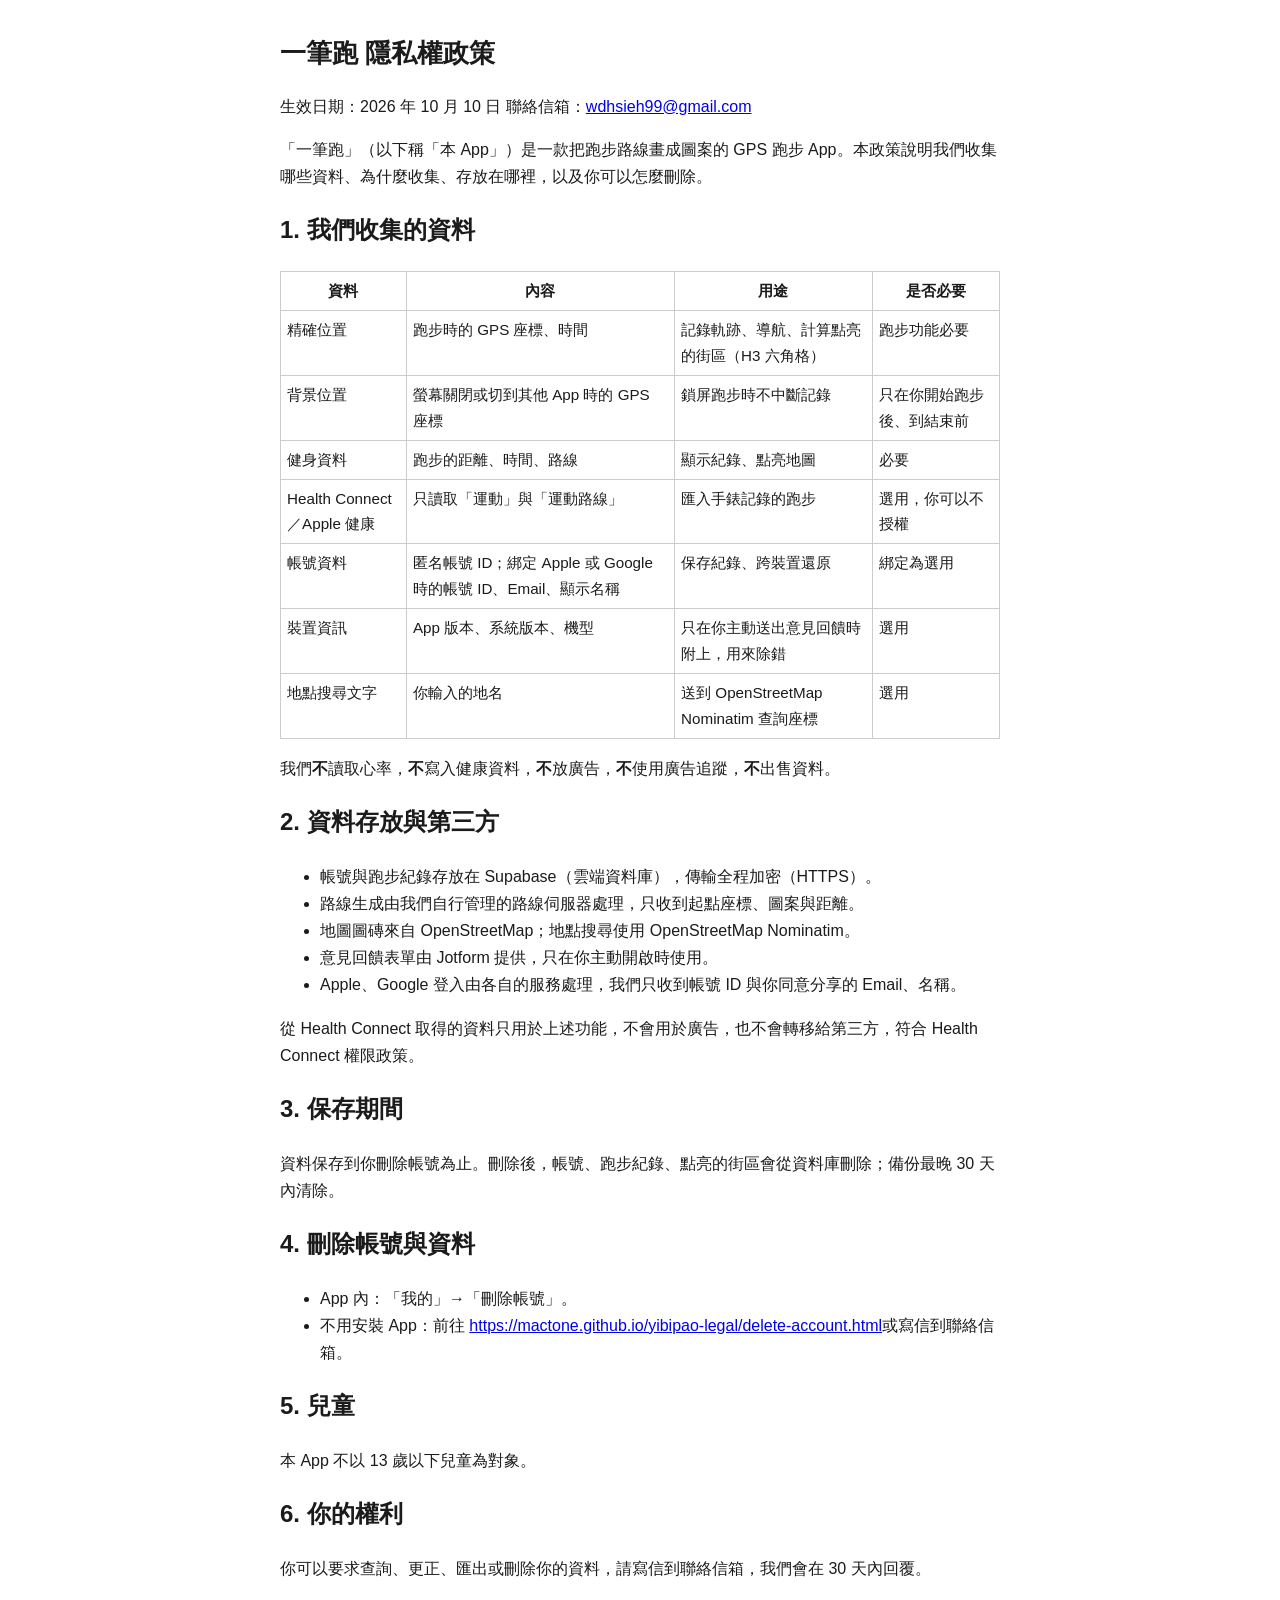
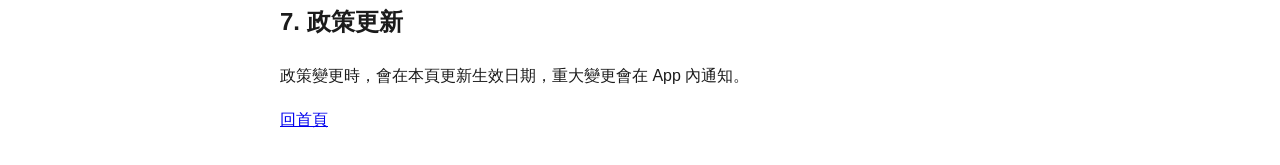
==== privacy.html @ 8cb0d23b "一筆跑 隱私權政策與刪除帳號頁面" ====
<!doctype html>
<html lang="zh-Hant-TW">
<head>
<meta charset="utf-8">
<meta name="viewport" content="width=device-width, initial-scale=1">
<title>一筆跑 隱私權政策</title>
<style>body{font-family:-apple-system,'PingFang TC','Noto Sans TC',sans-serif;max-width:720px;margin:2rem auto;padding:0 1rem;word-break:break-word;line-height:1.7;color:#1b1b1b}table{border-collapse:collapse;width:100%;font-size:.95em;display:block;overflow-x:auto}td,th{border:1px solid #ccc;padding:.4em;vertical-align:top}h1{font-size:1.6em}.btn{display:inline-block;background:#ff5a1f;color:#fff;padding:.7em 1.2em;border-radius:10px;text-decoration:none;font-weight:700}</style>
</head>
<body>
<h1>一筆跑 隱私權政策</h1>
<p>生效日期：2026 年 10 月 10 日
聯絡信箱：<a href="mailto:wdhsieh99@gmail.com">wdhsieh99@gmail.com</a></p>
<p>「一筆跑」（以下稱「本 App」）是一款把跑步路線畫成圖案的 GPS 跑步 App。本政策說明我們收集哪些資料、為什麼收集、存放在哪裡，以及你可以怎麼刪除。</p>
<h2>1. 我們收集的資料</h2>
<table>
<thead>
<tr>
<th>資料</th>
<th>內容</th>
<th>用途</th>
<th>是否必要</th>
</tr>
</thead>
<tbody>
<tr>
<td>精確位置</td>
<td>跑步時的 GPS 座標、時間</td>
<td>記錄軌跡、導航、計算點亮的街區（H3 六角格）</td>
<td>跑步功能必要</td>
</tr>
<tr>
<td>背景位置</td>
<td>螢幕關閉或切到其他 App 時的 GPS 座標</td>
<td>鎖屏跑步時不中斷記錄</td>
<td>只在你開始跑步後、到結束前</td>
</tr>
<tr>
<td>健身資料</td>
<td>跑步的距離、時間、路線</td>
<td>顯示紀錄、點亮地圖</td>
<td>必要</td>
</tr>
<tr>
<td>Health Connect／Apple 健康</td>
<td>只讀取「運動」與「運動路線」</td>
<td>匯入手錶記錄的跑步</td>
<td>選用，你可以不授權</td>
</tr>
<tr>
<td>帳號資料</td>
<td>匿名帳號 ID；綁定 Apple 或 Google 時的帳號 ID、Email、顯示名稱</td>
<td>保存紀錄、跨裝置還原</td>
<td>綁定為選用</td>
</tr>
<tr>
<td>裝置資訊</td>
<td>App 版本、系統版本、機型</td>
<td>只在你主動送出意見回饋時附上，用來除錯</td>
<td>選用</td>
</tr>
<tr>
<td>地點搜尋文字</td>
<td>你輸入的地名</td>
<td>送到 OpenStreetMap Nominatim 查詢座標</td>
<td>選用</td>
</tr>
</tbody>
</table>
<p>我們<strong>不</strong>讀取心率，<strong>不</strong>寫入健康資料，<strong>不</strong>放廣告，<strong>不</strong>使用廣告追蹤，<strong>不</strong>出售資料。</p>
<h2>2. 資料存放與第三方</h2>
<ul>
<li>帳號與跑步紀錄存放在 Supabase（雲端資料庫），傳輸全程加密（HTTPS）。</li>
<li>路線生成由我們自行管理的路線伺服器處理，只收到起點座標、圖案與距離。</li>
<li>地圖圖磚來自 OpenStreetMap；地點搜尋使用 OpenStreetMap Nominatim。</li>
<li>意見回饋表單由 Jotform 提供，只在你主動開啟時使用。</li>
<li>Apple、Google 登入由各自的服務處理，我們只收到帳號 ID 與你同意分享的 Email、名稱。</li>
</ul>
<p>從 Health Connect 取得的資料只用於上述功能，不會用於廣告，也不會轉移給第三方，符合 Health Connect 權限政策。</p>
<h2>3. 保存期間</h2>
<p>資料保存到你刪除帳號為止。刪除後，帳號、跑步紀錄、點亮的街區會從資料庫刪除；備份最晚 30 天內清除。</p>
<h2>4. 刪除帳號與資料</h2>
<ul>
<li>App 內：「我的」→「刪除帳號」。</li>
<li>不用安裝 App：前往 <a href="delete-account.html">https://mactone.github.io/yibipao-legal/delete-account.html</a>或寫信到聯絡信箱。</li>
</ul>
<h2>5. 兒童</h2>
<p>本 App 不以 13 歲以下兒童為對象。</p>
<h2>6. 你的權利</h2>
<p>你可以要求查詢、更正、匯出或刪除你的資料，請寫信到聯絡信箱，我們會在 30 天內回覆。</p>
<h2>7. 政策更新</h2>
<p>政策變更時，會在本頁更新生效日期，重大變更會在 App 內通知。</p>
<p><a href="index.html">回首頁</a></p>
</body>
</html>
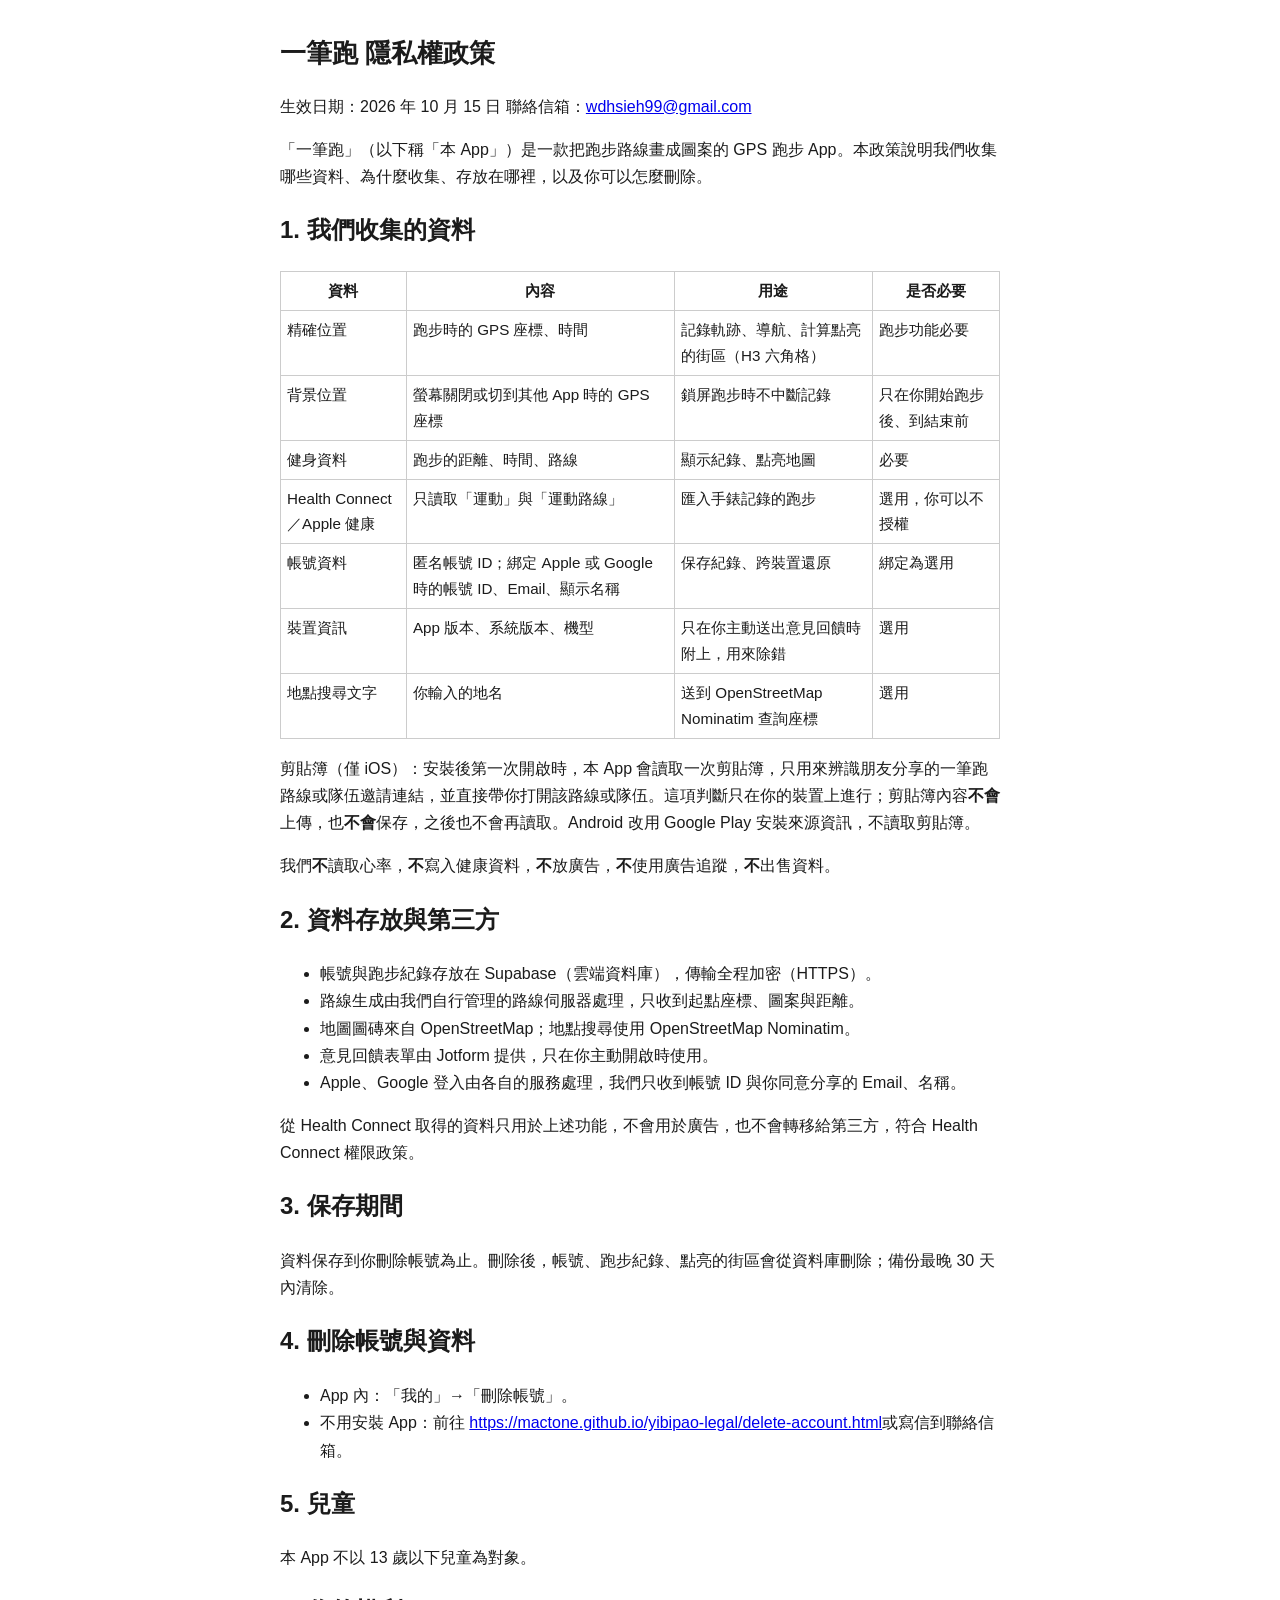
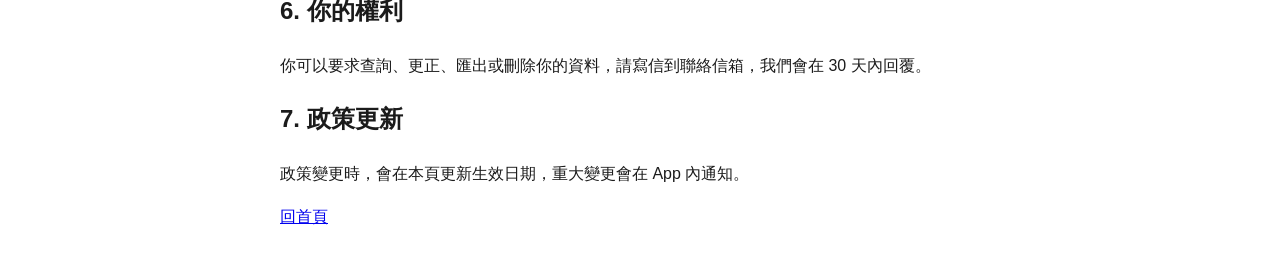
==== commit 0b96744d: "privacy: 說明 iOS 首次開啟讀取剪貼簿（邀請連結）" ====
--- a/privacy.html
+++ b/privacy.html
@@ -8,7 +8,7 @@
 </head>
 <body>
 <h1>一筆跑 隱私權政策</h1>
-<p>生效日期：2026 年 10 月 10 日
+<p>生效日期：2026 年 10 月 15 日
 聯絡信箱：<a href="mailto:wdhsieh99@gmail.com">wdhsieh99@gmail.com</a></p>
 <p>「一筆跑」（以下稱「本 App」）是一款把跑步路線畫成圖案的 GPS 跑步 App。本政策說明我們收集哪些資料、為什麼收集、存放在哪裡，以及你可以怎麼刪除。</p>
 <h2>1. 我們收集的資料</h2>
@@ -66,6 +66,7 @@
 </tr>
 </tbody>
 </table>
+<p>剪貼簿（僅 iOS）：安裝後第一次開啟時，本 App 會讀取一次剪貼簿，只用來辨識朋友分享的一筆跑路線或隊伍邀請連結，並直接帶你打開該路線或隊伍。這項判斷只在你的裝置上進行；剪貼簿內容<strong>不會</strong>上傳，也<strong>不會</strong>保存，之後也不會再讀取。Android 改用 Google Play 安裝來源資訊，不讀取剪貼簿。</p>
 <p>我們<strong>不</strong>讀取心率，<strong>不</strong>寫入健康資料，<strong>不</strong>放廣告，<strong>不</strong>使用廣告追蹤，<strong>不</strong>出售資料。</p>
 <h2>2. 資料存放與第三方</h2>
 <ul>
